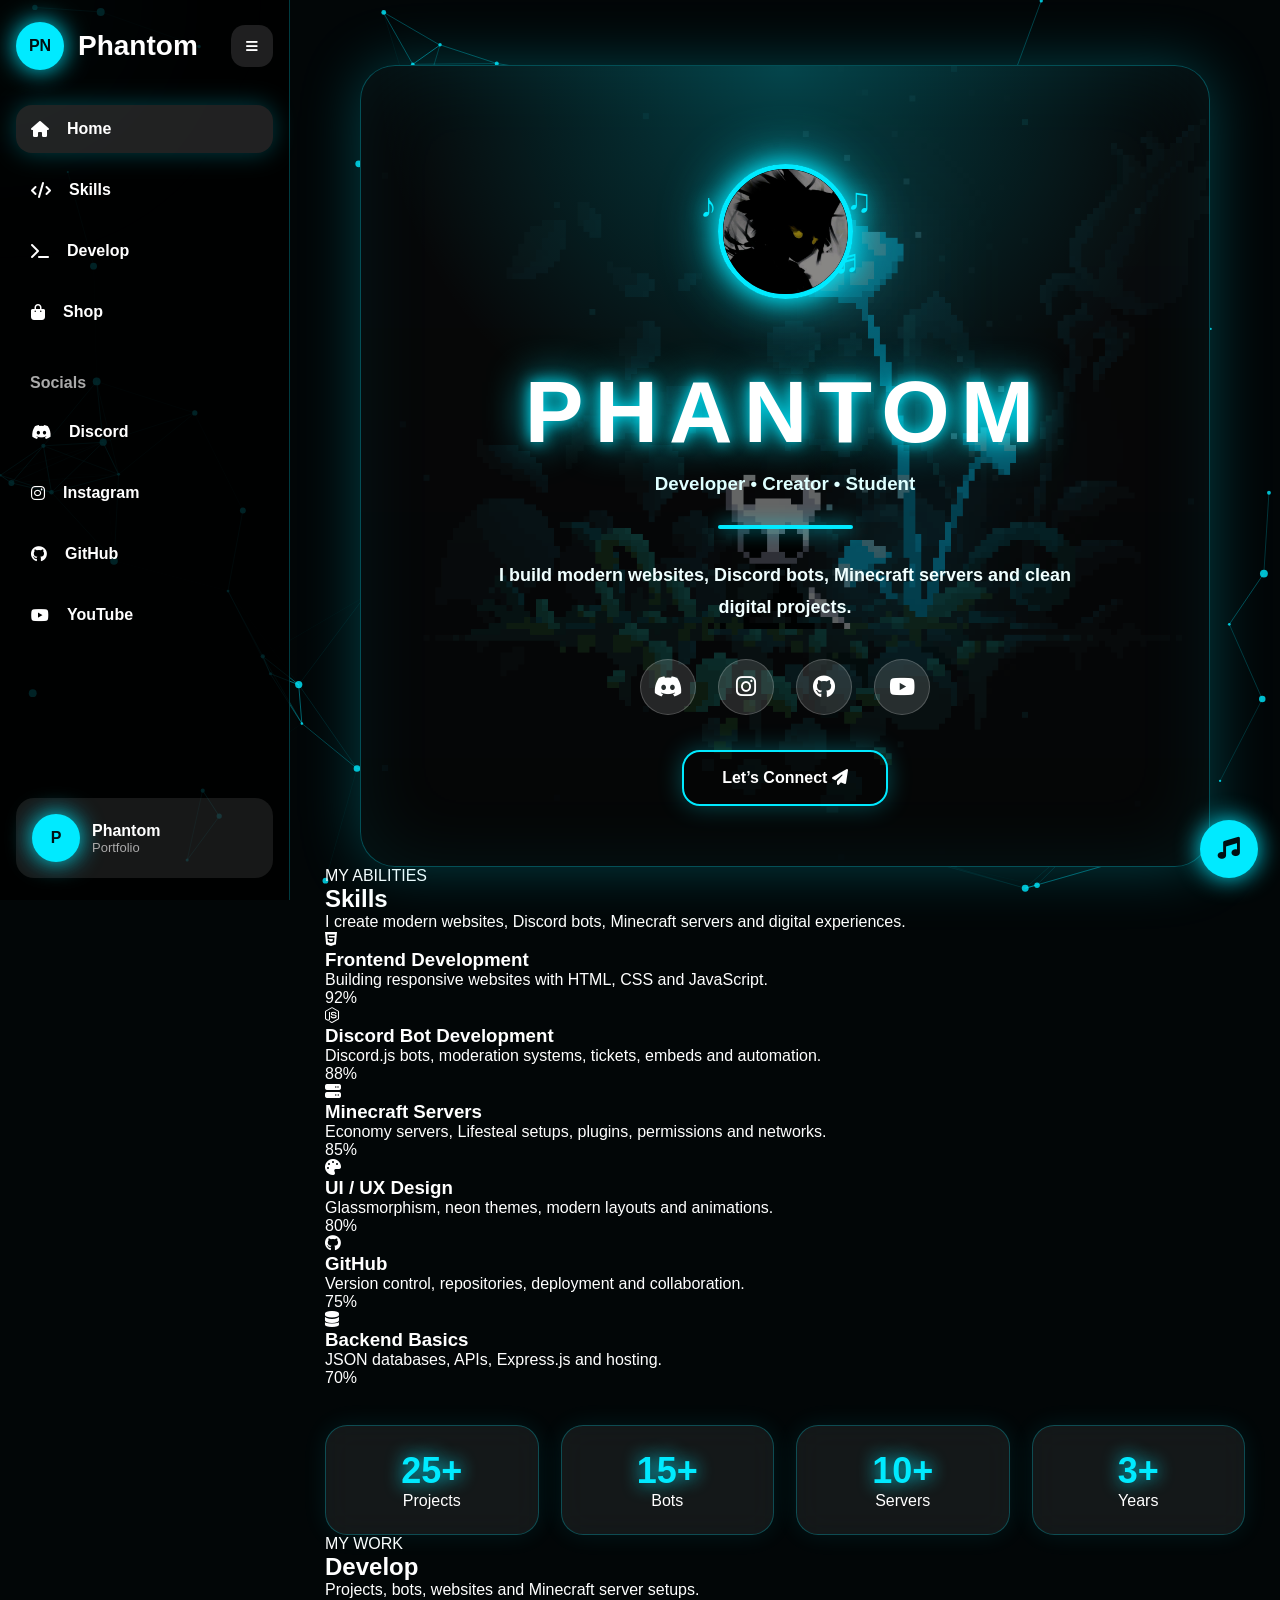
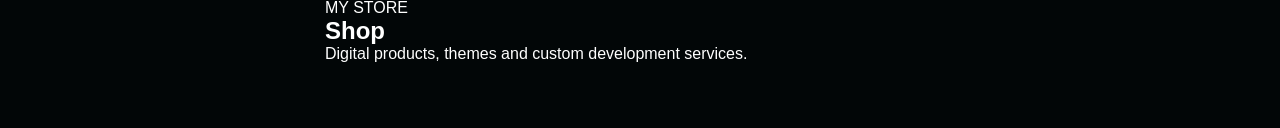
==== index.html @ 0b898b44 "improve sidebar and layout" ====
<!DOCTYPE html>
<html lang="en">
<head>
  <meta charset="UTF-8" />
  <meta name="viewport" content="width=device-width, initial-scale=1.0" />
  <title>Phantom Portfolio</title>

  <link rel="stylesheet" href="style.css" />
  <link rel="stylesheet" href="https://cdnjs.cloudflare.com/ajax/libs/font-awesome/6.5.0/css/all.min.css"/>
</head>

<body>

  <canvas id="particles"></canvas>
  <div class="cursor-glow"></div>
  <div class="gif-bg"></div>

  <aside class="sidebar" id="sidebar">
    <div class="brand">
      <div class="logo">PN</div>
      <h2>Phantom</h2>
      <button id="toggleBtn" type="button">
        <i class="fa-solid fa-bars"></i>
      </button>
    </div>

    <nav>
      <a class="active" href="#home">
        <i class="fa-solid fa-house"></i>
        <span>Home</span>
      </a>

      <a href="#skills">
        <i class="fa-solid fa-code"></i>
        <span>Skills</span>
      </a>

      <a href="#develop">
        <i class="fa-solid fa-terminal"></i>
        <span>Develop</span>
      </a>

      <a href="#shop">
        <i class="fa-solid fa-bag-shopping"></i>
        <span>Shop</span>
      </a>
    </nav>

    <p class="side-title">Socials</p>

    <nav>
      <a href="#">
        <i class="fa-brands fa-discord"></i>
        <span>Discord</span>
      </a>

      <a href="#">
        <i class="fa-brands fa-instagram"></i>
        <span>Instagram</span>
      </a>

      <a href="#">
        <i class="fa-brands fa-github"></i>
        <span>GitHub</span>
      </a>

      <a href="#">
        <i class="fa-brands fa-youtube"></i>
        <span>YouTube</span>
      </a>
    </nav>

    <div class="profile-mini">
      <div class="mini-logo">P</div>
      <div>
        <b>Phantom</b>
        <p>Portfolio</p>
      </div>
    </div>
  </aside>

  <main class="main">

    <!-- HOME SECTION -->
    <section class="hero-card" id="home">

      <div class="avatar-wrap">
        <div class="music-bars">
          <span style="--i:1"></span>
          <span style="--i:2"></span>
          <span style="--i:3"></span>
          <span style="--i:4"></span>
          <span style="--i:5"></span>
          <span style="--i:6"></span>
          <span style="--i:7"></span>
          <span style="--i:8"></span>
          <span style="--i:9"></span>
          <span style="--i:10"></span>
          <span style="--i:11"></span>
          <span style="--i:12"></span>
          <span style="--i:13"></span>
          <span style="--i:14"></span>
          <span style="--i:15"></span>
          <span style="--i:16"></span>
          <span style="--i:17"></span>
          <span style="--i:18"></span>
          <span style="--i:19"></span>
          <span style="--i:20"></span>
        </div>

        <div class="music-note n1">♪</div>
        <div class="music-note n2">♫</div>
        <div class="music-note n3">♬</div>

        <img src="avatar.jpg" class="avatar" alt="Avatar">
      </div>

      <h1>PHANTOM</h1>
      <h3>Developer • Creator • Student</h3>

      <div class="line"></div>

      <p class="bio">
        I build modern websites, Discord bots, Minecraft servers and clean digital projects.
      </p>

      <div class="social-icons">
        <a href="#"><i class="fa-brands fa-discord"></i></a>
        <a href="#"><i class="fa-brands fa-instagram"></i></a>
        <a href="#"><i class="fa-brands fa-github"></i></a>
        <a href="#"><i class="fa-brands fa-youtube"></i></a>
      </div>

      <button class="connect-btn" type="button">
        Let’s Connect <i class="fa-solid fa-paper-plane"></i>
      </button>

    </section>

    <!-- SKILLS SECTION -->
    <section class="page-section skills-page" id="skills">

      <div class="section-header">
        <span class="section-tag">MY ABILITIES</span>
        <h2>Skills</h2>
        <p>
          I create modern websites, Discord bots, Minecraft servers and digital experiences.
        </p>
      </div>

      <div class="skills-grid">

        <div class="skill-card">
          <i class="fa-brands fa-html5"></i>
          <h3>Frontend Development</h3>
          <p>Building responsive websites with HTML, CSS and JavaScript.</p>

          <div class="skill-line">
            <span style="width:92%"></span>
          </div>

          <div class="skill-percent">92%</div>
        </div>

        <div class="skill-card">
          <i class="fa-brands fa-node-js"></i>
          <h3>Discord Bot Development</h3>
          <p>Discord.js bots, moderation systems, tickets, embeds and automation.</p>

          <div class="skill-line">
            <span style="width:88%"></span>
          </div>

          <div class="skill-percent">88%</div>
        </div>

        <div class="skill-card">
          <i class="fa-solid fa-server"></i>
          <h3>Minecraft Servers</h3>
          <p>Economy servers, Lifesteal setups, plugins, permissions and networks.</p>

          <div class="skill-line">
            <span style="width:85%"></span>
          </div>

          <div class="skill-percent">85%</div>
        </div>

        <div class="skill-card">
          <i class="fa-solid fa-palette"></i>
          <h3>UI / UX Design</h3>
          <p>Glassmorphism, neon themes, modern layouts and animations.</p>

          <div class="skill-line">
            <span style="width:80%"></span>
          </div>

          <div class="skill-percent">80%</div>
        </div>

        <div class="skill-card">
          <i class="fa-brands fa-github"></i>
          <h3>GitHub</h3>
          <p>Version control, repositories, deployment and collaboration.</p>

          <div class="skill-line">
            <span style="width:75%"></span>
          </div>

          <div class="skill-percent">75%</div>
        </div>

        <div class="skill-card">
          <i class="fa-solid fa-database"></i>
          <h3>Backend Basics</h3>
          <p>JSON databases, APIs, Express.js and hosting.</p>

          <div class="skill-line">
            <span style="width:70%"></span>
          </div>

          <div class="skill-percent">70%</div>
        </div>

      </div>
    </section>

    <!-- STATS SECTION -->
    <section class="stats">
      <div>
        <h2>25+</h2>
        <p>Projects</p>
      </div>

      <div>
        <h2>15+</h2>
        <p>Bots</p>
      </div>

      <div>
        <h2>10+</h2>
        <p>Servers</p>
      </div>

      <div>
        <h2>3+</h2>
        <p>Years</p>
      </div>
    </section>

    <!-- DEVELOP SECTION -->
    <section class="page-section" id="develop">
      <div class="section-header">
        <span class="section-tag">MY WORK</span>
        <h2>Develop</h2>
        <p>Projects, bots, websites and Minecraft server setups.</p>
      </div>
    </section>

    <!-- SHOP SECTION -->
    <section class="page-section" id="shop">
      <div class="section-header">
        <span class="section-tag">MY STORE</span>
        <h2>Shop</h2>
        <p>Digital products, themes and custom development services.</p>
      </div>
    </section>

  </main>

  <audio id="bgMusic" preload="auto" loop playsinline>
    <source src="./freedom.mp3" type="audio/mpeg">
  </audio>

  <button id="musicBtn" class="music-toggle" type="button">
    <i class="fa-solid fa-music"></i>
  </button>

  <script src="script.js"></script>

</body>
</html>
---- style.css ----
*{
  margin:0;
  padding:0;
  box-sizing:border-box;
  font-family:Segoe UI, sans-serif;
}

body{
  min-height:100vh;
  background:#020607;
  color:white;
  overflow-x:hidden;
}

#particles{
  position:fixed;
  inset:0;
  z-index:-3;
}

.cursor-glow{
  position:fixed;
  width:330px;
  height:330px;
  border-radius:50%;
  background:rgba(0,234,255,.08);
  filter:blur(55px);
  pointer-events:none;
  transform:translate(-50%,-50%);
  z-index:-1;
}

.sidebar{
  position:fixed;
  left:0;
  top:0;
  width:290px;
  height:100vh;
  background:rgba(0,0,0,.82);
  border-right:1px solid rgba(0,234,255,.25);
  padding:22px 16px;
  z-index:50;
  transition:.35s;
}

.sidebar.closed{
  width:90px;
}

.brand{
  display:flex;
  align-items:center;
  gap:14px;
  margin-bottom:35px;
}

.logo,.mini-logo{
  min-width:48px;
  height:48px;
  border-radius:50%;
  display:grid;
  place-items:center;
  background:#00eaff;
  color:#001014;
  font-weight:900;
  box-shadow:0 0 25px #00eaff;
}

.brand h2{
  font-size:28px;
}

#toggleBtn{
  margin-left:auto;
  width:42px;
  height:42px;
  border:0;
  border-radius:14px;
  background:rgba(255,255,255,.12);
  color:white;
  cursor:pointer;
}

nav{
  display:flex;
  flex-direction:column;
  gap:13px;
}

nav a{
  text-decoration:none;
  color:white;
  padding:15px;
  border-radius:16px;
  display:flex;
  align-items:center;
  gap:18px;
  font-weight:800;
  transition:.25s;
}

nav a:hover,
nav a.active{
  background:rgba(255,255,255,.13);
  box-shadow:0 0 25px rgba(0,234,255,.28);
}

.side-title{
  color:#aaa;
  margin:38px 0 16px 14px;
  font-weight:800;
}

.profile-mini{
  position:absolute;
  left:16px;
  right:16px;
  bottom:22px;
  padding:16px;
  border-radius:18px;
  background:rgba(255,255,255,.09);
  display:flex;
  align-items:center;
  gap:12px;
}

.profile-mini p{
  color:#aaa;
  font-size:13px;
}

.sidebar.closed h2,
.sidebar.closed span,
.sidebar.closed .side-title,
.sidebar.closed .profile-mini div:not(.mini-logo){
  display:none;
}

.main{
  margin-left:290px;
  min-height:100vh;
  padding:65px 35px;
  transition:.35s;
}

.sidebar.closed ~ .main{
  margin-left:90px;
}

.hero-card{
  width:min(850px, 100%);
  margin:0 auto;
  padding:60px 45px;
  text-align:center;
  position:relative;
  overflow:hidden;
  border-radius:35px;
  border:1px solid rgba(0,234,255,.32);
  background:
    linear-gradient(rgba(0,0,0,.55),rgba(0,0,0,.65)),
    url("bag.gif");
  background-size:cover;
  background-position:center;
  box-shadow:
    0 0 60px rgba(0,234,255,.25),
    inset 0 0 80px rgba(0,234,255,.08);
}

.hero-card::before{
  content:"";
  position:absolute;
  inset:0;
  background:radial-gradient(circle at top,rgba(0,234,255,.25),transparent 45%);
  pointer-events:none;
}

.hero-card > *{
  position:relative;
  z-index:2;
}

.avatar-wrap{
  position:relative;
  width:210px;
  height:210px;
  margin:0 auto 25px;
  display:flex;
  align-items:center;
  justify-content:center;
}

.avatar{
  width:135px;
  height:135px;
  border-radius:50%;
  object-fit:cover;
  border:5px solid #00eaff;
  box-shadow:
    0 0 25px #00eaff,
    0 0 55px rgba(0,234,255,.8);
  z-index:5;
}

.music-bars span{
  width:5px;
  height:30px;
  transform:
    rotate(calc(var(--i) * 18deg))
    translateY(-95px);
}

.music-bars span:nth-child(odd){
  animation-duration:.75s;
}

.music-bars span:nth-child(even){
  animation-duration:1.15s;
}

@keyframes spin{
  to{transform:rotate(360deg)}
}

@keyframes beat{
  0%,100%{
    height:18px;
    opacity:.45;
  }
  50%{
    height:70px;
    opacity:1;
  }
}

.music-note{
  position:absolute;
  color:#00eaff;
  font-size:34px;
  text-shadow:0 0 20px #00eaff;
  animation:floatNote 4s ease-in-out infinite;
}

.n1{left:20px; top:60px; animation-delay:0s}
.n2{right:18px; top:55px; animation-delay:.6s}
.n3{right:30px; bottom:55px; animation-delay:1.2s}

@keyframes floatNote{
  0%,100%{
    transform:translateY(0) scale(1);
    opacity:.4;
  }
  50%{
    transform:translateY(-20px) scale(1.2);
    opacity:1;
  }
}

h1{
  font-size:clamp(48px, 8vw, 88px);
  letter-spacing:11px;
  color:white;
  text-shadow:
    0 0 15px #00eaff,
    0 0 40px #00eaff;
}

.hero-card h3{
  margin-top:10px;
  color:#dfffff;
}

.line{
  width:135px;
  height:4px;
  background:#00eaff;
  margin:30px auto;
  border-radius:50px;
  box-shadow:0 0 18px #00eaff;
}

.bio{
  max-width:620px;
  margin:auto;
  font-size:18px;
  line-height:1.8;
  font-weight:800;
  color:#f0ffff;
}

.social-icons{
  display:flex;
  justify-content:center;
  gap:22px;
  margin:35px 0;
}

.social-icons a{
  width:56px;
  height:56px;
  border-radius:50%;
  background:rgba(255,255,255,.13);
  border:1px solid rgba(255,255,255,.2);
  display:grid;
  place-items:center;
  color:white;
  font-size:23px;
  transition:.3s;
}

.social-icons a:hover{
  transform:translateY(-8px) scale(1.08);
  background:#00eaff;
  color:#001014;
  box-shadow:0 0 28px #00eaff;
}

.connect-btn{
  padding:17px 38px;
  border-radius:18px;
  border:2px solid #00eaff;
  background:rgba(0,0,0,.25);
  color:white;
  font-weight:900;
  font-size:16px;
  cursor:pointer;
  box-shadow:0 0 24px rgba(0,234,255,.3);
  transition:.3s;
}

.connect-btn:hover{
  background:#00eaff;
  color:#001014;
  transform:scale(1.06);
  box-shadow:0 0 35px #00eaff;
}

.stats{
  width:min(950px,100%);
  margin:38px auto 0;
  display:grid;
  grid-template-columns:repeat(4,1fr);
  gap:22px;
}

.stats div,
.card{
  background:rgba(255,255,255,.075);
  border:1px solid rgba(0,234,255,.25);
  border-radius:22px;
  padding:24px;
  text-align:center;
  backdrop-filter:blur(15px);
  box-shadow:0 0 25px rgba(0,234,255,.09);
}

.stats h2{
  font-size:36px;
  color:#00eaff;
  text-shadow:0 0 18px #00eaff;
}

.cards{
  width:min(950px,100%);
  margin:35px auto;
  display:grid;
  grid-template-columns:repeat(3,1fr);
  gap:22px;
}

.card{
  transition:.3s;
}

.card:hover{
  transform:translateY(-10px);
  box-shadow:0 0 35px rgba(0,234,255,.28);
}

.card i{
  font-size:38px;
  color:#00eaff;
  margin-bottom:14px;
}

.card p{
  color:#bbb;
  margin-top:8px;
}

@media(max-width:900px){
  .sidebar{
    width:90px;
  }

  .sidebar h2,
  .sidebar span,
  .side-title,
  .profile-mini div:not(.mini-logo){
    display:none;
  }

  .main{
    margin-left:90px;
    padding:35px 18px;
  }

  .hero-card{
    padding:45px 20px;
  }

  .stats,
  .cards{
    grid-template-columns:1fr;
  }

  h1{
    letter-spacing:5px;
  }
}

@media(max-width:520px){
  .sidebar{
    display:none;
  }

  .main{
    margin-left:0;
  }

  .avatar-wrap{
    width:210px;
    height:210px;
  }

  .music-bars span{
    transform:
      rotate(calc(var(--i) * 18deg))
      translateY(-102px);
  }
}
.social-icons a,
.sidebar a {
  text-decoration: none !important;
}
.music-toggle{
  position:fixed;
  right:22px;
  bottom:22px;
  width:58px;
  height:58px;
  border:0;
  border-radius:50%;
  background:#00eaff;
  color:#001014;
  font-size:22px;
  cursor:pointer;
  z-index:9999;
  box-shadow:0 0 25px #00eaff;
}

.music-toggle.playing{
  animation:pulseMusic 1s infinite;
}

@keyframes pulseMusic{
  50%{
    transform:scale(1.12);
    box-shadow:0 0 45px #00eaff;
  }
}
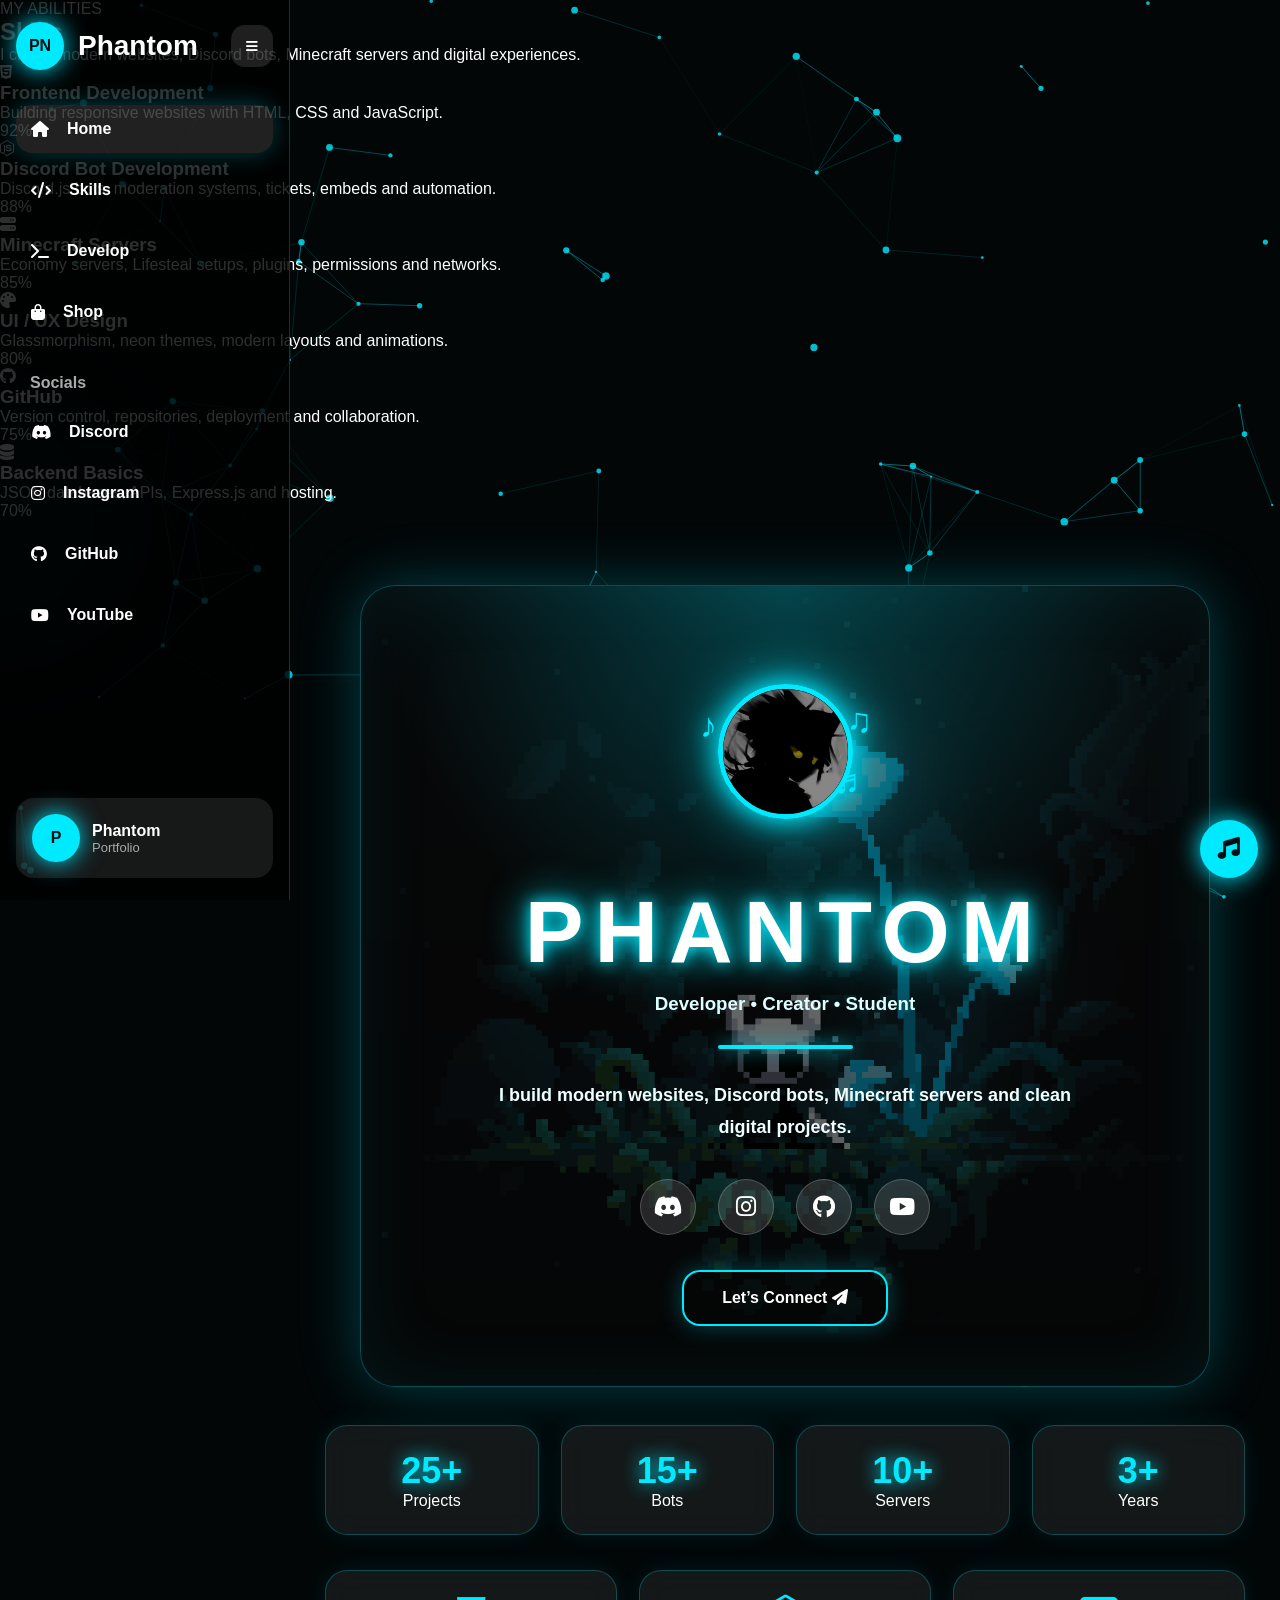
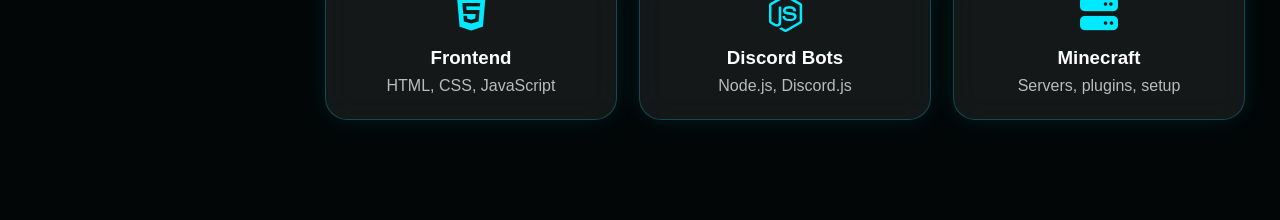
==== commit 363db266: "improve sidebar and layout" ====
--- a/index.html
+++ b/index.html
@@ -4,279 +4,245 @@
   <meta charset="UTF-8" />
   <meta name="viewport" content="width=device-width, initial-scale=1.0" />
   <title>Phantom Portfolio</title>
-
   <link rel="stylesheet" href="style.css" />
   <link rel="stylesheet" href="https://cdnjs.cloudflare.com/ajax/libs/font-awesome/6.5.0/css/all.min.css"/>
 </head>
-
+<!-- SKILLS SECTION -->
+<section class="page-section skills-page" id="skills">
+
+    <div class="section-header">
+        <span class="section-tag">MY ABILITIES</span>
+
+        <h2>Skills</h2>
+
+        <p>
+            I create modern websites, Discord bots,
+            Minecraft servers and digital experiences.
+        </p>
+    </div>
+
+    <div class="skills-grid">
+
+        <div class="skill-card">
+            <i class="fa-brands fa-html5"></i>
+
+            <h3>Frontend Development</h3>
+
+            <p>
+                Building responsive websites with
+                HTML, CSS and JavaScript.
+            </p>
+
+            <div class="skill-line">
+                <span style="width:92%"></span>
+            </div>
+
+            <div class="skill-percent">92%</div>
+        </div>
+
+        <div class="skill-card">
+            <i class="fa-brands fa-node-js"></i>
+
+            <h3>Discord Bot Development</h3>
+
+            <p>
+                Discord.js bots, moderation systems,
+                tickets, embeds and automation.
+            </p>
+
+            <div class="skill-line">
+                <span style="width:88%"></span>
+            </div>
+
+            <div class="skill-percent">88%</div>
+        </div>
+
+        <div class="skill-card">
+            <i class="fa-solid fa-server"></i>
+
+            <h3>Minecraft Servers</h3>
+
+            <p>
+                Economy servers, Lifesteal setups,
+                plugins, permissions and networks.
+            </p>
+
+            <div class="skill-line">
+                <span style="width:85%"></span>
+            </div>
+
+            <div class="skill-percent">85%</div>
+        </div>
+
+        <div class="skill-card">
+            <i class="fa-solid fa-palette"></i>
+
+            <h3>UI / UX Design</h3>
+
+            <p>
+                Glassmorphism, neon themes,
+                modern layouts and animations.
+            </p>
+
+            <div class="skill-line">
+                <span style="width:80%"></span>
+            </div>
+
+            <div class="skill-percent">80%</div>
+        </div>
+
+        <div class="skill-card">
+            <i class="fa-brands fa-github"></i>
+
+            <h3>GitHub</h3>
+
+            <p>
+                Version control, repositories,
+                deployment and collaboration.
+            </p>
+
+            <div class="skill-line">
+                <span style="width:75%"></span>
+            </div>
+
+            <div class="skill-percent">75%</div>
+        </div>
+
+        <div class="skill-card">
+            <i class="fa-solid fa-database"></i>
+
+            <h3>Backend Basics</h3>
+
+            <p>
+                JSON databases, APIs,
+                Express.js and hosting.
+            </p>
+
+            <div class="skill-line">
+                <span style="width:70%"></span>
+            </div>
+
+            <div class="skill-percent">70%</div>
+        </div>
+
+    </div>
+
+</section>
 <body>
 
-  <canvas id="particles"></canvas>
-  <div class="cursor-glow"></div>
-  <div class="gif-bg"></div>
-
-  <aside class="sidebar" id="sidebar">
-    <div class="brand">
-      <div class="logo">PN</div>
-      <h2>Phantom</h2>
-      <button id="toggleBtn" type="button">
-        <i class="fa-solid fa-bars"></i>
-      </button>
-    </div>
-
-    <nav>
-      <a class="active" href="#home">
-        <i class="fa-solid fa-house"></i>
-        <span>Home</span>
-      </a>
-
-      <a href="#skills">
-        <i class="fa-solid fa-code"></i>
-        <span>Skills</span>
-      </a>
-
-      <a href="#develop">
-        <i class="fa-solid fa-terminal"></i>
-        <span>Develop</span>
-      </a>
-
-      <a href="#shop">
-        <i class="fa-solid fa-bag-shopping"></i>
-        <span>Shop</span>
-      </a>
-    </nav>
-
-    <p class="side-title">Socials</p>
-
-    <nav>
-      <a href="#">
-        <i class="fa-brands fa-discord"></i>
-        <span>Discord</span>
-      </a>
-
-      <a href="#">
-        <i class="fa-brands fa-instagram"></i>
-        <span>Instagram</span>
-      </a>
-
-      <a href="#">
-        <i class="fa-brands fa-github"></i>
-        <span>GitHub</span>
-      </a>
-
-      <a href="#">
-        <i class="fa-brands fa-youtube"></i>
-        <span>YouTube</span>
-      </a>
-    </nav>
-
-    <div class="profile-mini">
-      <div class="mini-logo">P</div>
-      <div>
-        <b>Phantom</b>
-        <p>Portfolio</p>
+<canvas id="particles"></canvas>
+<div class="cursor-glow"></div>
+
+<aside class="sidebar" id="sidebar">
+  <div class="brand">
+    <div class="logo">PN</div>
+    <h2>Phantom</h2>
+    <button id="toggleBtn"><i class="fa-solid fa-bars"></i></button>
+  </div>
+
+  <nav>
+    <a class="active" href="#"><i class="fa-solid fa-house"></i><span>Home</span></a>
+    <a href="#skills"><i class="fa-solid fa-code"></i><span>Skills</span></a>
+    <a href="#develop"><i class="fa-solid fa-terminal"></i><span>Develop</span></a>
+    <a href="#shop"><i class="fa-solid fa-bag-shopping"></i><span>Shop</span></a>
+  </nav>
+
+  <p class="side-title">Socials</p>
+
+  <nav>
+    <a href="#"><i class="fa-brands fa-discord"></i><span>Discord</span></a>
+    <a href="#"><i class="fa-brands fa-instagram"></i><span>Instagram</span></a>
+    <a href="#"><i class="fa-brands fa-github"></i><span>GitHub</span></a>
+    <a href="#"><i class="fa-brands fa-youtube"></i><span>YouTube</span></a>
+  </nav>
+
+  <div class="profile-mini">
+    <div class="mini-logo">P</div>
+    <div>
+      <b>Phantom</b>
+      <p>Portfolio</p>
+    </div>
+  </div>
+</aside>
+
+<main class="main">
+  <section class="hero-card">
+
+    <div class="avatar-wrap">
+      <div class="music-bars">
+        <span style="--i:1"></span>
+        <span style="--i:2"></span>
+        <span style="--i:3"></span>
+        <span style="--i:4"></span>
+        <span style="--i:5"></span>
+        <span style="--i:6"></span>
+        <span style="--i:7"></span>
+        <span style="--i:8"></span>
+        <span style="--i:9"></span>
+        <span style="--i:10"></span>
+        <span style="--i:11"></span>
+        <span style="--i:12"></span>
+        <span style="--i:13"></span>
+        <span style="--i:14"></span>
+        <span style="--i:15"></span>
+        <span style="--i:16"></span>
+        <span style="--i:17"></span>
+        <span style="--i:18"></span>
+        <span style="--i:19"></span>
+        <span style="--i:20"></span>
       </div>
-    </div>
-  </aside>
-
-  <main class="main">
-
-    <!-- HOME SECTION -->
-    <section class="hero-card" id="home">
-
-      <div class="avatar-wrap">
-        <div class="music-bars">
-          <span style="--i:1"></span>
-          <span style="--i:2"></span>
-          <span style="--i:3"></span>
-          <span style="--i:4"></span>
-          <span style="--i:5"></span>
-          <span style="--i:6"></span>
-          <span style="--i:7"></span>
-          <span style="--i:8"></span>
-          <span style="--i:9"></span>
-          <span style="--i:10"></span>
-          <span style="--i:11"></span>
-          <span style="--i:12"></span>
-          <span style="--i:13"></span>
-          <span style="--i:14"></span>
-          <span style="--i:15"></span>
-          <span style="--i:16"></span>
-          <span style="--i:17"></span>
-          <span style="--i:18"></span>
-          <span style="--i:19"></span>
-          <span style="--i:20"></span>
-        </div>
-
-        <div class="music-note n1">♪</div>
-        <div class="music-note n2">♫</div>
-        <div class="music-note n3">♬</div>
-
-        <img src="avatar.jpg" class="avatar" alt="Avatar">
-      </div>
-
-      <h1>PHANTOM</h1>
-      <h3>Developer • Creator • Student</h3>
-
-      <div class="line"></div>
-
-      <p class="bio">
-        I build modern websites, Discord bots, Minecraft servers and clean digital projects.
-      </p>
-
-      <div class="social-icons">
-        <a href="#"><i class="fa-brands fa-discord"></i></a>
-        <a href="#"><i class="fa-brands fa-instagram"></i></a>
-        <a href="#"><i class="fa-brands fa-github"></i></a>
-        <a href="#"><i class="fa-brands fa-youtube"></i></a>
-      </div>
-
-      <button class="connect-btn" type="button">
-        Let’s Connect <i class="fa-solid fa-paper-plane"></i>
-      </button>
-
-    </section>
-
-    <!-- SKILLS SECTION -->
-    <section class="page-section skills-page" id="skills">
-
-      <div class="section-header">
-        <span class="section-tag">MY ABILITIES</span>
-        <h2>Skills</h2>
-        <p>
-          I create modern websites, Discord bots, Minecraft servers and digital experiences.
-        </p>
-      </div>
-
-      <div class="skills-grid">
-
-        <div class="skill-card">
-          <i class="fa-brands fa-html5"></i>
-          <h3>Frontend Development</h3>
-          <p>Building responsive websites with HTML, CSS and JavaScript.</p>
-
-          <div class="skill-line">
-            <span style="width:92%"></span>
-          </div>
-
-          <div class="skill-percent">92%</div>
-        </div>
-
-        <div class="skill-card">
-          <i class="fa-brands fa-node-js"></i>
-          <h3>Discord Bot Development</h3>
-          <p>Discord.js bots, moderation systems, tickets, embeds and automation.</p>
-
-          <div class="skill-line">
-            <span style="width:88%"></span>
-          </div>
-
-          <div class="skill-percent">88%</div>
-        </div>
-
-        <div class="skill-card">
-          <i class="fa-solid fa-server"></i>
-          <h3>Minecraft Servers</h3>
-          <p>Economy servers, Lifesteal setups, plugins, permissions and networks.</p>
-
-          <div class="skill-line">
-            <span style="width:85%"></span>
-          </div>
-
-          <div class="skill-percent">85%</div>
-        </div>
-
-        <div class="skill-card">
-          <i class="fa-solid fa-palette"></i>
-          <h3>UI / UX Design</h3>
-          <p>Glassmorphism, neon themes, modern layouts and animations.</p>
-
-          <div class="skill-line">
-            <span style="width:80%"></span>
-          </div>
-
-          <div class="skill-percent">80%</div>
-        </div>
-
-        <div class="skill-card">
-          <i class="fa-brands fa-github"></i>
-          <h3>GitHub</h3>
-          <p>Version control, repositories, deployment and collaboration.</p>
-
-          <div class="skill-line">
-            <span style="width:75%"></span>
-          </div>
-
-          <div class="skill-percent">75%</div>
-        </div>
-
-        <div class="skill-card">
-          <i class="fa-solid fa-database"></i>
-          <h3>Backend Basics</h3>
-          <p>JSON databases, APIs, Express.js and hosting.</p>
-
-          <div class="skill-line">
-            <span style="width:70%"></span>
-          </div>
-
-          <div class="skill-percent">70%</div>
-        </div>
-
-      </div>
-    </section>
-
-    <!-- STATS SECTION -->
-    <section class="stats">
-      <div>
-        <h2>25+</h2>
-        <p>Projects</p>
-      </div>
-
-      <div>
-        <h2>15+</h2>
-        <p>Bots</p>
-      </div>
-
-      <div>
-        <h2>10+</h2>
-        <p>Servers</p>
-      </div>
-
-      <div>
-        <h2>3+</h2>
-        <p>Years</p>
-      </div>
-    </section>
-
-    <!-- DEVELOP SECTION -->
-    <section class="page-section" id="develop">
-      <div class="section-header">
-        <span class="section-tag">MY WORK</span>
-        <h2>Develop</h2>
-        <p>Projects, bots, websites and Minecraft server setups.</p>
-      </div>
-    </section>
-
-    <!-- SHOP SECTION -->
-    <section class="page-section" id="shop">
-      <div class="section-header">
-        <span class="section-tag">MY STORE</span>
-        <h2>Shop</h2>
-        <p>Digital products, themes and custom development services.</p>
-      </div>
-    </section>
-
-  </main>
-
-  <audio id="bgMusic" preload="auto" loop playsinline>
-    <source src="./freedom.mp3" type="audio/mpeg">
-  </audio>
-
-  <button id="musicBtn" class="music-toggle" type="button">
-    <i class="fa-solid fa-music"></i>
-  </button>
-
-  <script src="script.js"></script>
+
+      <div class="music-note n1">♪</div>
+      <div class="music-note n2">♫</div>
+      <div class="music-note n3">♬</div>
+
+      <img src="avatar.jpg" class="avatar" alt="Avatar">
+    </div>
+
+    <h1>PHANTOM</h1>
+    <h3>Developer • Creator • Student</h3>
+
+    <div class="line"></div>
+
+    <p class="bio">
+      I build modern websites, Discord bots, Minecraft servers and clean digital projects.
+    </p>
+
+    <div class="social-icons">
+      <a href="#"><i class="fa-brands fa-discord"></i></a>
+      <a href="#"><i class="fa-brands fa-instagram"></i></a>
+      <a href="#"><i class="fa-brands fa-github"></i></a>
+      <a href="#"><i class="fa-brands fa-youtube"></i></a>
+    </div>
+
+    <button class="connect-btn">
+      Let’s Connect <i class="fa-solid fa-paper-plane"></i>
+    </button>
+
+  </section>
+
+  <section class="stats">
+    <div><h2>25+</h2><p>Projects</p></div>
+    <div><h2>15+</h2><p>Bots</p></div>
+    <div><h2>10+</h2><p>Servers</p></div>
+    <div><h2>3+</h2><p>Years</p></div>
+  </section>
+
+  <section class="cards" id="skills">
+    <div class="card"><i class="fa-brands fa-html5"></i><h3>Frontend</h3><p>HTML, CSS, JavaScript</p></div>
+    <div class="card"><i class="fa-brands fa-node-js"></i><h3>Discord Bots</h3><p>Node.js, Discord.js</p></div>
+    <div class="card"><i class="fa-solid fa-server"></i><h3>Minecraft</h3><p>Servers, plugins, setup</p></div>
+  </section>
+</main>
+
+<script src="script.js"></script>
+<audio id="bgMusic" preload="auto" loop playsinline>
+  <source src="./freedom.mp3" type="audio/mpeg">
+</audio>
+
+<button id="musicBtn" class="music-toggle" type="button">
+  <i class="fa-solid fa-music"></i>
+</button>
 
 </body>
-</html>
+</html>
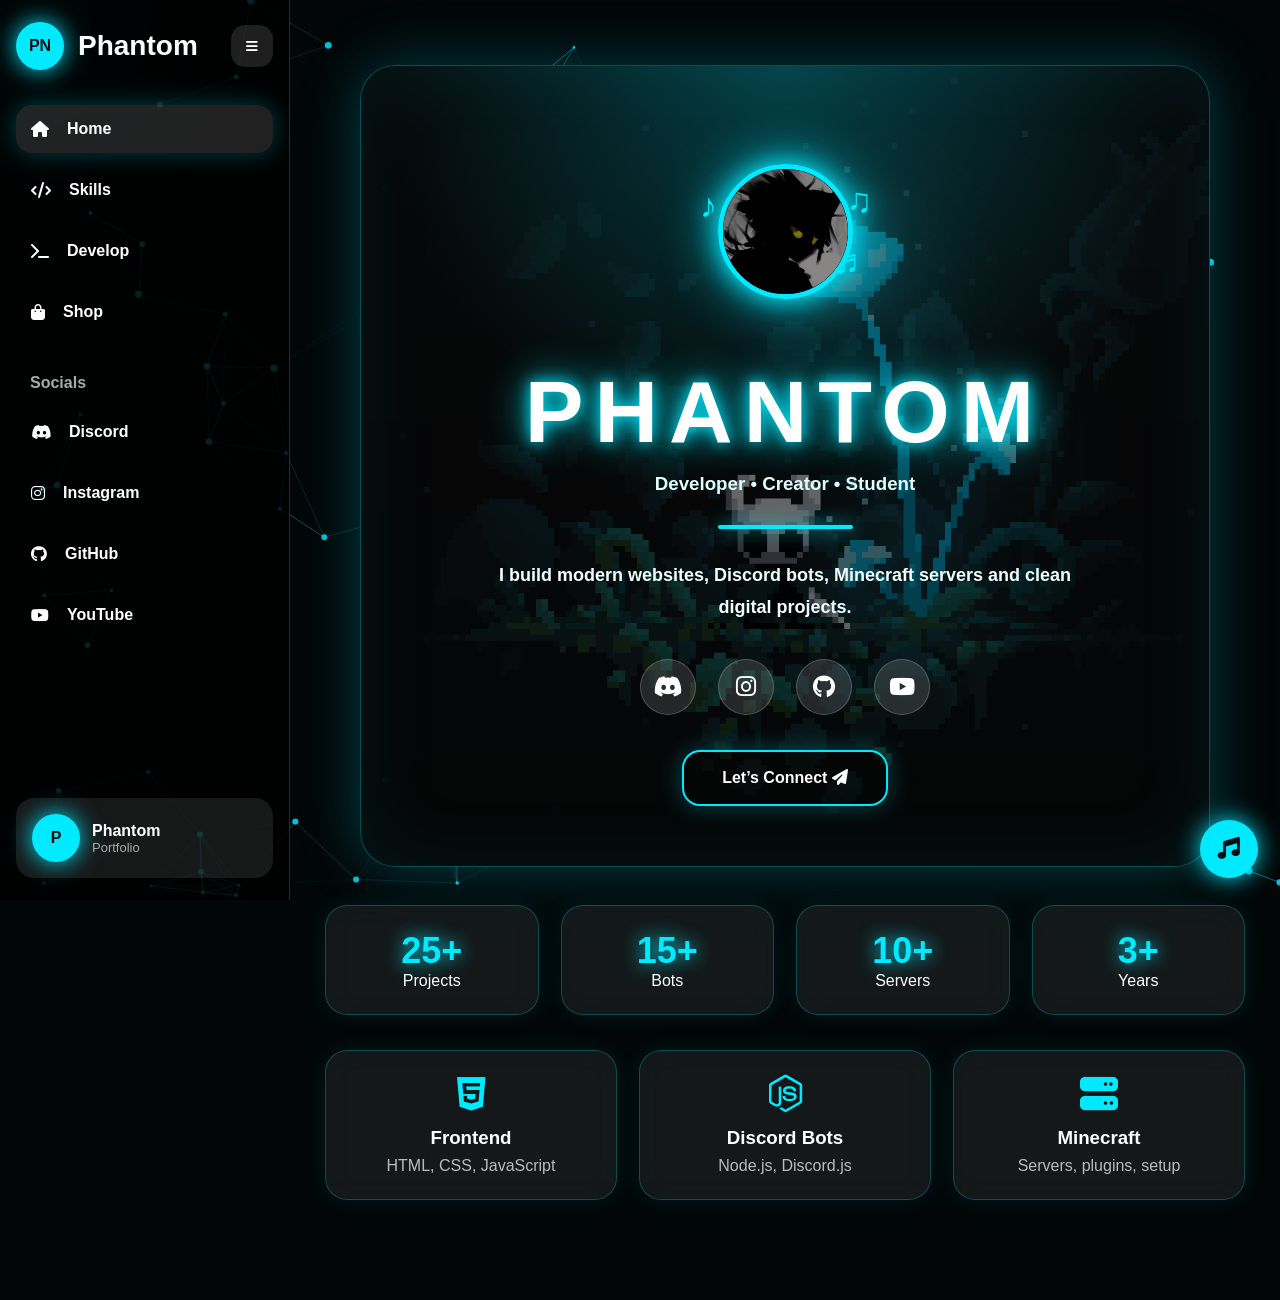
==== commit 08413db4: "improve sidebar and layout" ====
--- a/index.html
+++ b/index.html
@@ -7,127 +7,7 @@
   <link rel="stylesheet" href="style.css" />
   <link rel="stylesheet" href="https://cdnjs.cloudflare.com/ajax/libs/font-awesome/6.5.0/css/all.min.css"/>
 </head>
-<!-- SKILLS SECTION -->
-<section class="page-section skills-page" id="skills">
 
-    <div class="section-header">
-        <span class="section-tag">MY ABILITIES</span>
-
-        <h2>Skills</h2>
-
-        <p>
-            I create modern websites, Discord bots,
-            Minecraft servers and digital experiences.
-        </p>
-    </div>
-
-    <div class="skills-grid">
-
-        <div class="skill-card">
-            <i class="fa-brands fa-html5"></i>
-
-            <h3>Frontend Development</h3>
-
-            <p>
-                Building responsive websites with
-                HTML, CSS and JavaScript.
-            </p>
-
-            <div class="skill-line">
-                <span style="width:92%"></span>
-            </div>
-
-            <div class="skill-percent">92%</div>
-        </div>
-
-        <div class="skill-card">
-            <i class="fa-brands fa-node-js"></i>
-
-            <h3>Discord Bot Development</h3>
-
-            <p>
-                Discord.js bots, moderation systems,
-                tickets, embeds and automation.
-            </p>
-
-            <div class="skill-line">
-                <span style="width:88%"></span>
-            </div>
-
-            <div class="skill-percent">88%</div>
-        </div>
-
-        <div class="skill-card">
-            <i class="fa-solid fa-server"></i>
-
-            <h3>Minecraft Servers</h3>
-
-            <p>
-                Economy servers, Lifesteal setups,
-                plugins, permissions and networks.
-            </p>
-
-            <div class="skill-line">
-                <span style="width:85%"></span>
-            </div>
-
-            <div class="skill-percent">85%</div>
-        </div>
-
-        <div class="skill-card">
-            <i class="fa-solid fa-palette"></i>
-
-            <h3>UI / UX Design</h3>
-
-            <p>
-                Glassmorphism, neon themes,
-                modern layouts and animations.
-            </p>
-
-            <div class="skill-line">
-                <span style="width:80%"></span>
-            </div>
-
-            <div class="skill-percent">80%</div>
-        </div>
-
-        <div class="skill-card">
-            <i class="fa-brands fa-github"></i>
-
-            <h3>GitHub</h3>
-
-            <p>
-                Version control, repositories,
-                deployment and collaboration.
-            </p>
-
-            <div class="skill-line">
-                <span style="width:75%"></span>
-            </div>
-
-            <div class="skill-percent">75%</div>
-        </div>
-
-        <div class="skill-card">
-            <i class="fa-solid fa-database"></i>
-
-            <h3>Backend Basics</h3>
-
-            <p>
-                JSON databases, APIs,
-                Express.js and hosting.
-            </p>
-
-            <div class="skill-line">
-                <span style="width:70%"></span>
-            </div>
-
-            <div class="skill-percent">70%</div>
-        </div>
-
-    </div>
-
-</section>
 <body>
 
 <canvas id="particles"></canvas>
@@ -142,7 +22,7 @@
 
   <nav>
     <a class="active" href="#"><i class="fa-solid fa-house"></i><span>Home</span></a>
-    <a href="#skills"><i class="fa-solid fa-code"></i><span>Skills</span></a>
+    <a href="#skill"><i class="fa-solid fa-code"></i><span>Skills</span></a>
     <a href="#develop"><i class="fa-solid fa-terminal"></i><span>Develop</span></a>
     <a href="#shop"><i class="fa-solid fa-bag-shopping"></i><span>Shop</span></a>
   </nav>
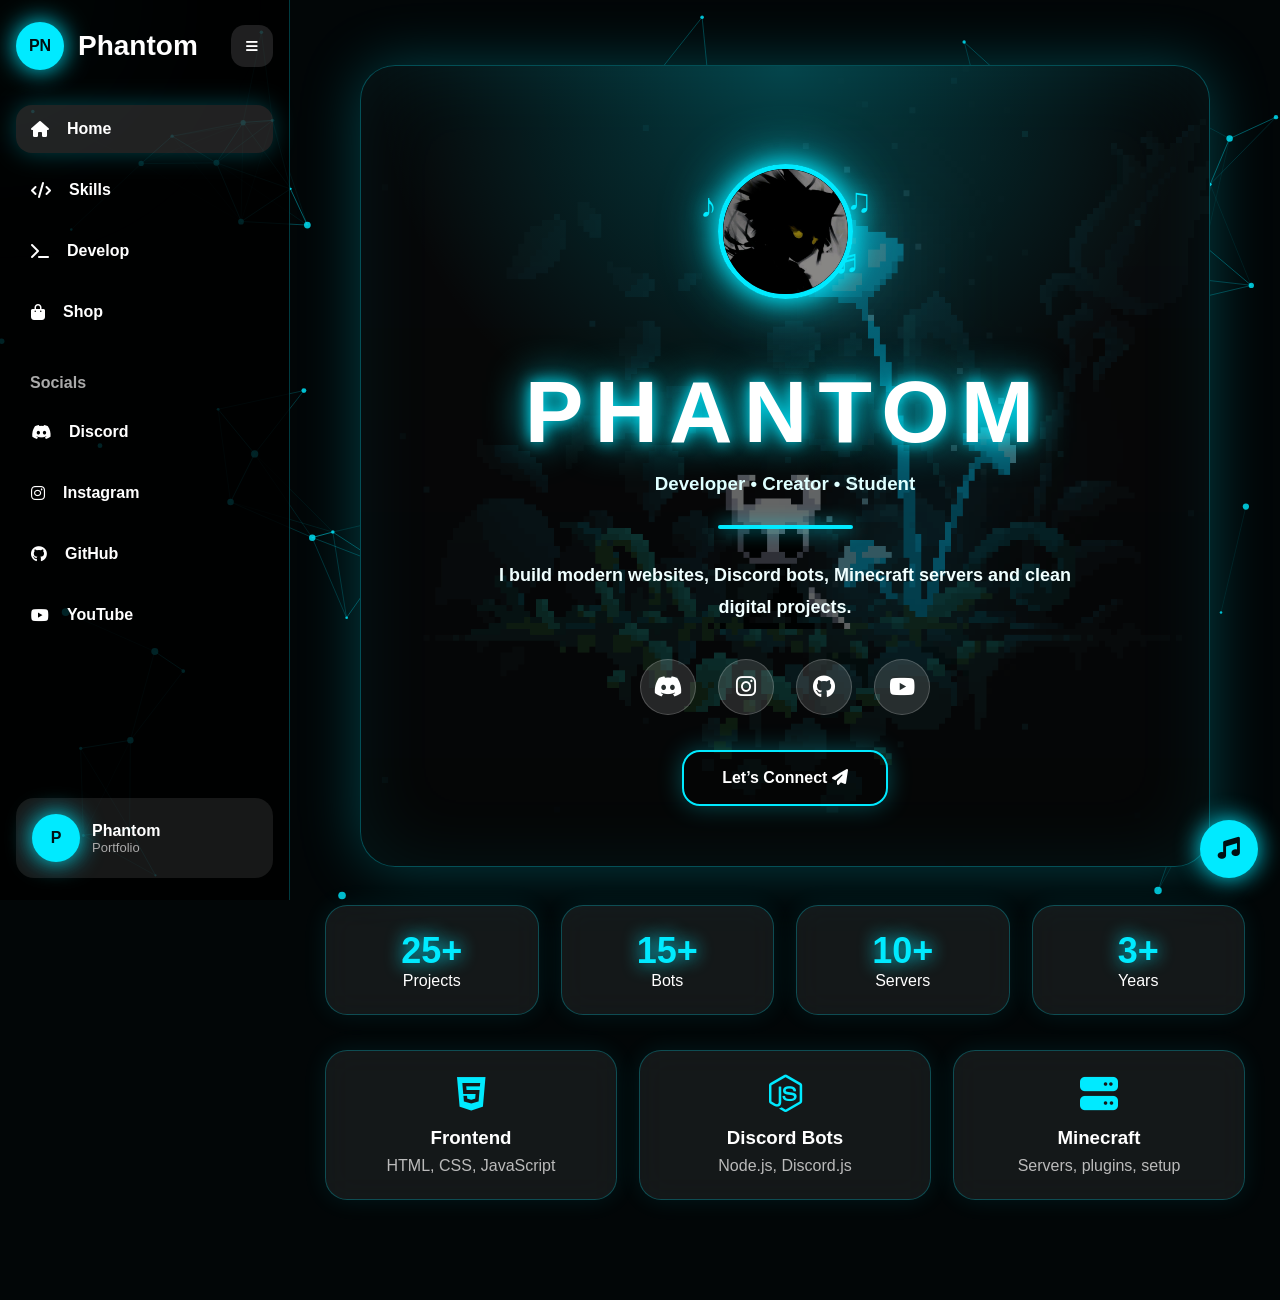
==== commit 71df610a: "improve sidebar and layout" ====
--- a/index.html
+++ b/index.html
@@ -22,7 +22,7 @@
 
   <nav>
     <a class="active" href="#"><i class="fa-solid fa-house"></i><span>Home</span></a>
-    <a href="#skill"><i class="fa-solid fa-code"></i><span>Skills</span></a>
+    <a href="#skills.html"><i class="fa-solid fa-code"></i><span>Skills</span></a>
     <a href="#develop"><i class="fa-solid fa-terminal"></i><span>Develop</span></a>
     <a href="#shop"><i class="fa-solid fa-bag-shopping"></i><span>Shop</span></a>
   </nav>
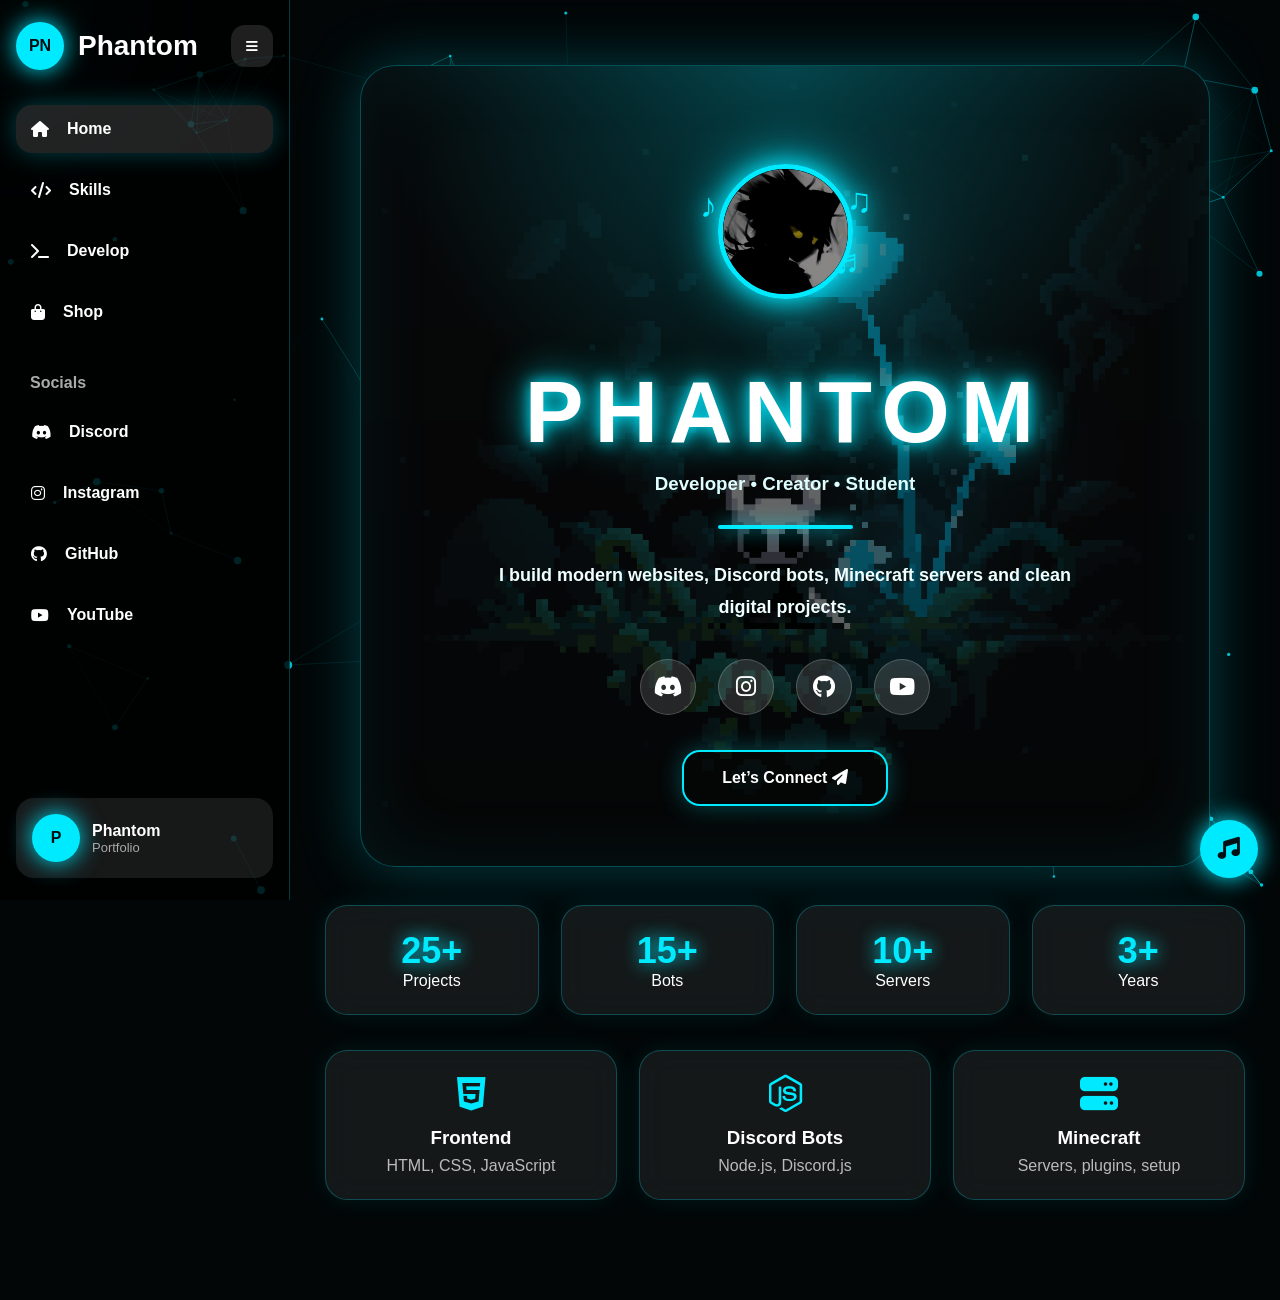
==== commit 8838d19c: "improve sidebar and layout" ====
--- a/index.html
+++ b/index.html
@@ -22,7 +22,7 @@
 
   <nav>
     <a class="active" href="#"><i class="fa-solid fa-house"></i><span>Home</span></a>
-    <a href="#skills.html"><i class="fa-solid fa-code"></i><span>Skills</span></a>
+    <a href="skills.html"><i class="fa-solid fa-code"></i><span>Skills</span></a>
     <a href="#develop"><i class="fa-solid fa-terminal"></i><span>Develop</span></a>
     <a href="#shop"><i class="fa-solid fa-bag-shopping"></i><span>Shop</span></a>
   </nav>
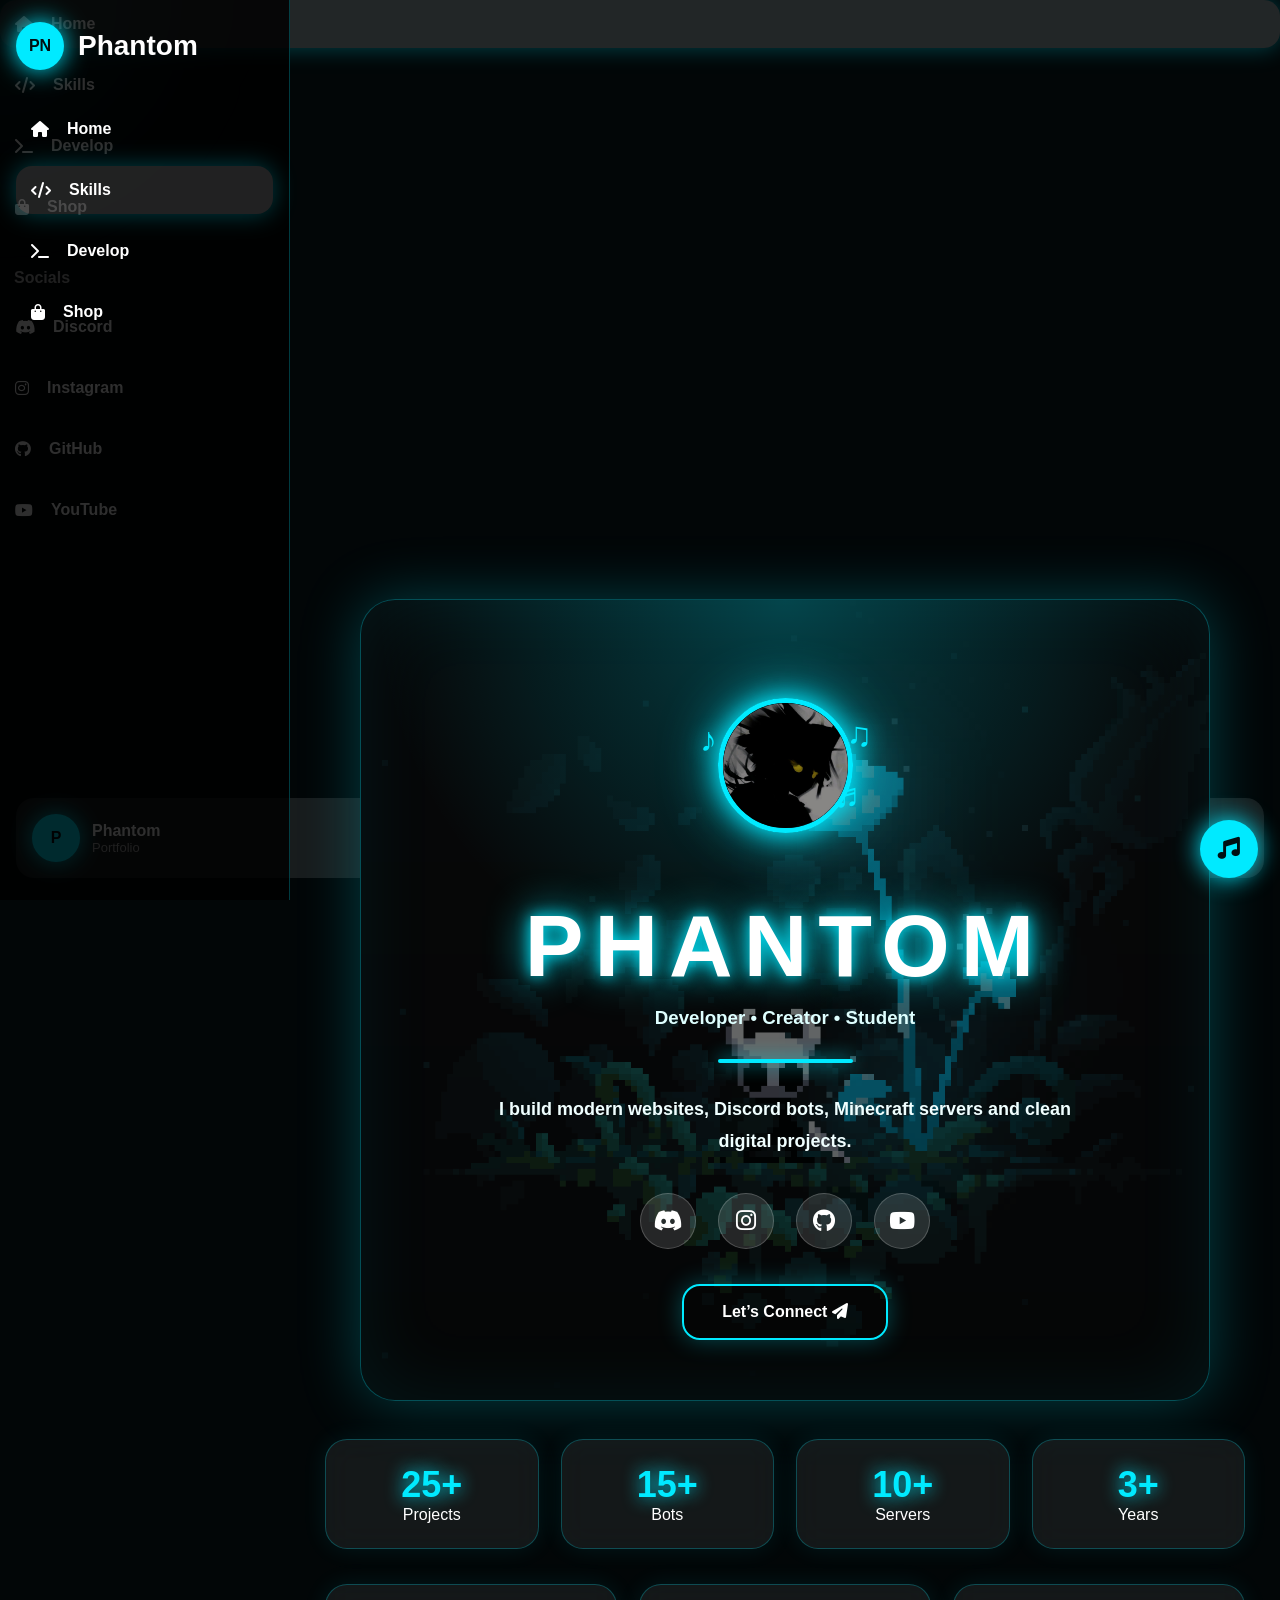
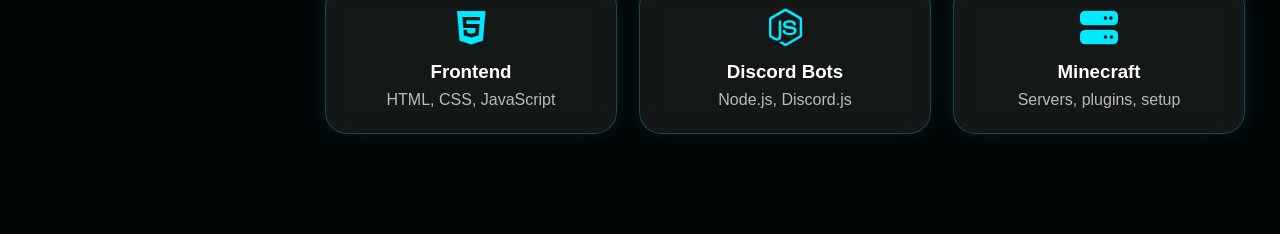
==== commit 1af2b31d: "improve sidebar and layout" ====
--- a/index.html
+++ b/index.html
@@ -17,8 +17,30 @@
   <div class="brand">
     <div class="logo">PN</div>
     <h2>Phantom</h2>
-    <button id="toggleBtn"><i class="fa-solid fa-bars"></i></button>
   </div>
+
+  <nav class="sidebar-nav">
+    <a href="index.html">
+      <i class="fa-solid fa-house"></i>
+      <span>Home</span>
+    </a>
+
+    <a class="active" href="skills.html">
+      <i class="fa-solid fa-code"></i>
+      <span>Skills</span>
+    </a>
+
+    <a href="develop.html">
+      <i class="fa-solid fa-terminal"></i>
+      <span>Develop</span>
+    </a>
+
+    <a href="shop.html">
+      <i class="fa-solid fa-bag-shopping"></i>
+      <span>Shop</span>
+    </a>
+  </nav>
+</aside>
 
   <nav>
     <a class="active" href="#"><i class="fa-solid fa-house"></i><span>Home</span></a>
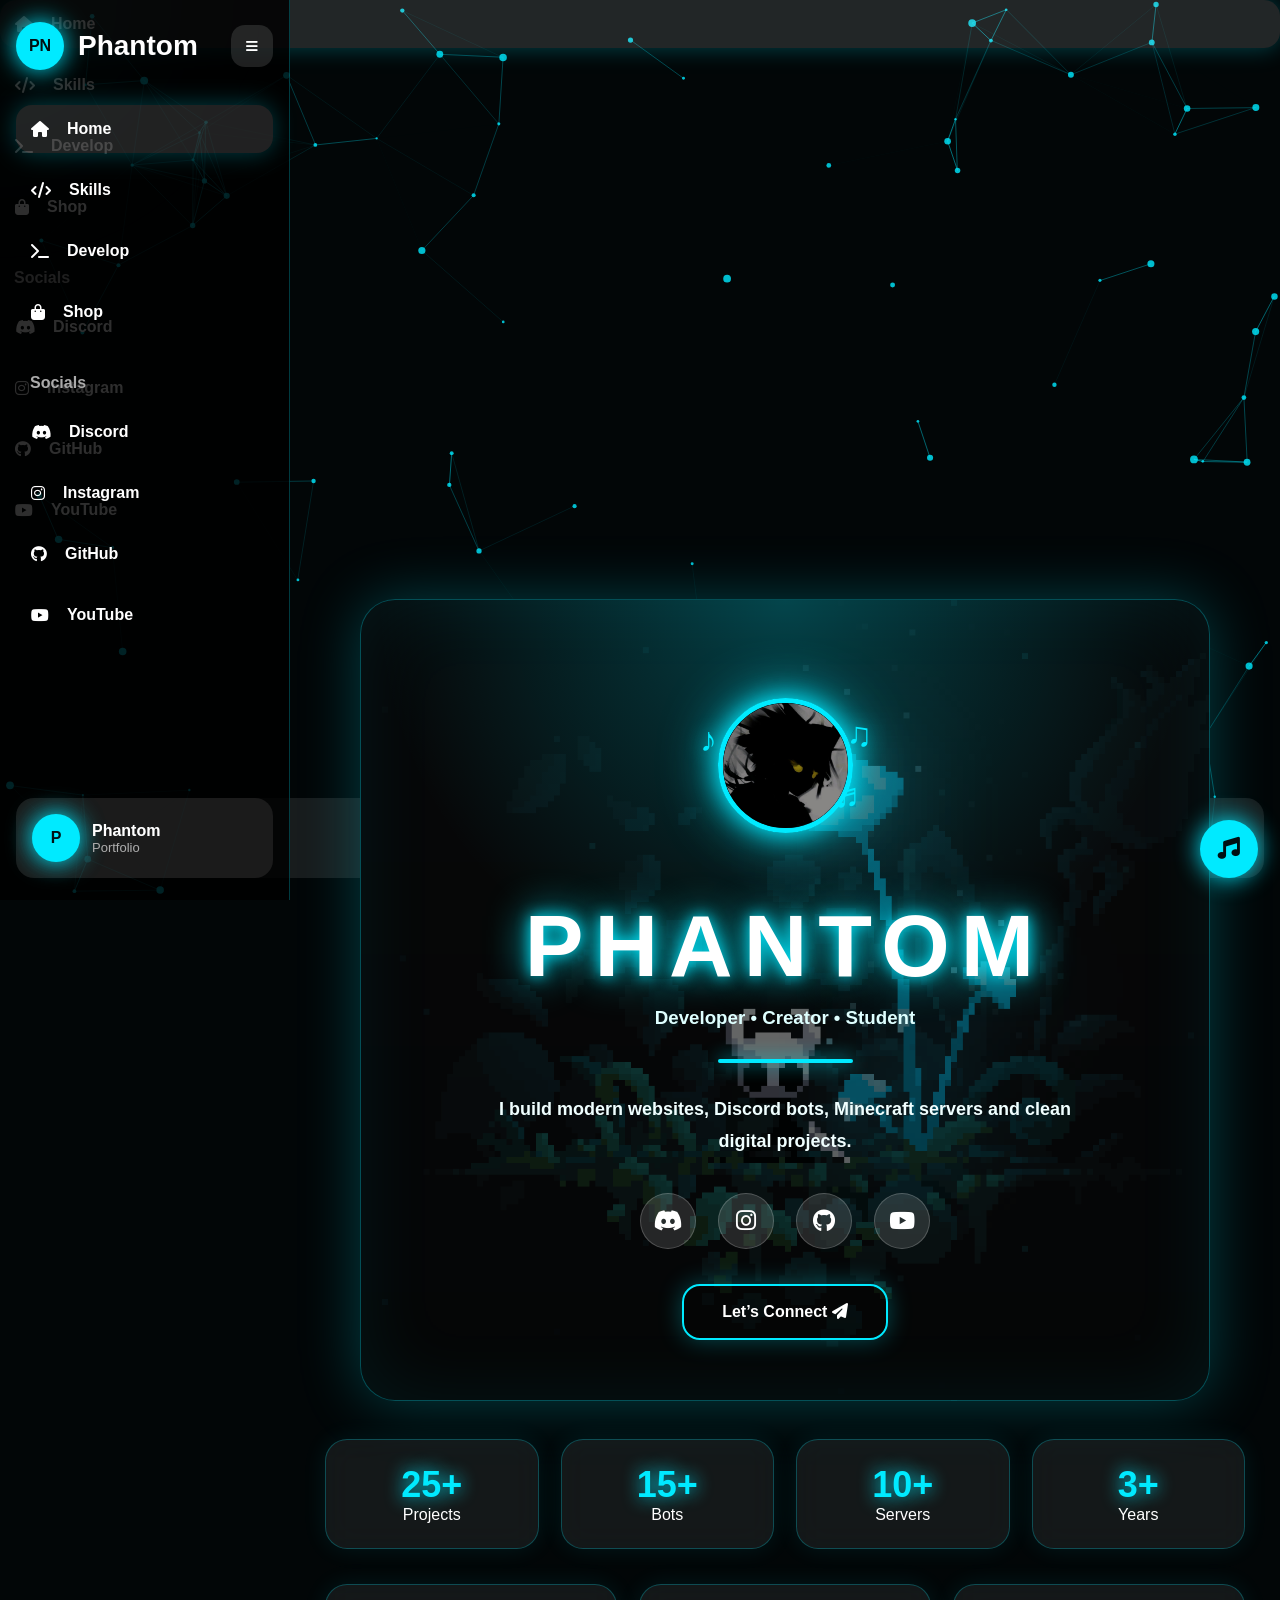
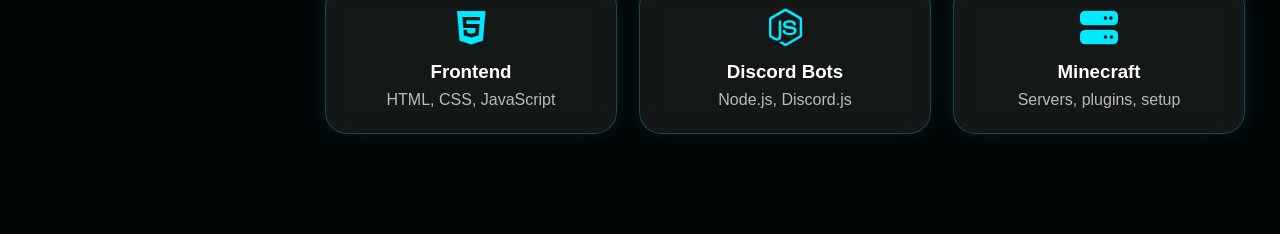
==== commit 1500827e: "improve sidebar and layout" ====
--- a/index.html
+++ b/index.html
@@ -17,15 +17,18 @@
   <div class="brand">
     <div class="logo">PN</div>
     <h2>Phantom</h2>
+    <button id="toggleBtn" type="button">
+      <i class="fa-solid fa-bars"></i>
+    </button>
   </div>
 
   <nav class="sidebar-nav">
-    <a href="index.html">
+    <a class="active" href="index.html">
       <i class="fa-solid fa-house"></i>
       <span>Home</span>
     </a>
 
-    <a class="active" href="skills.html">
+    <a href="skills.html">
       <i class="fa-solid fa-code"></i>
       <span>Skills</span>
     </a>
@@ -40,6 +43,38 @@
       <span>Shop</span>
     </a>
   </nav>
+
+  <p class="side-title">Socials</p>
+
+  <nav class="sidebar-nav socials-nav">
+    <a href="#">
+      <i class="fa-brands fa-discord"></i>
+      <span>Discord</span>
+    </a>
+
+    <a href="#">
+      <i class="fa-brands fa-instagram"></i>
+      <span>Instagram</span>
+    </a>
+
+    <a href="#">
+      <i class="fa-brands fa-github"></i>
+      <span>GitHub</span>
+    </a>
+
+    <a href="#">
+      <i class="fa-brands fa-youtube"></i>
+      <span>YouTube</span>
+    </a>
+  </nav>
+
+  <div class="profile-mini">
+    <div class="mini-logo">P</div>
+    <div>
+      <b>Phantom</b>
+      <p>Portfolio</p>
+    </div>
+  </div>
 </aside>
 
   <nav>
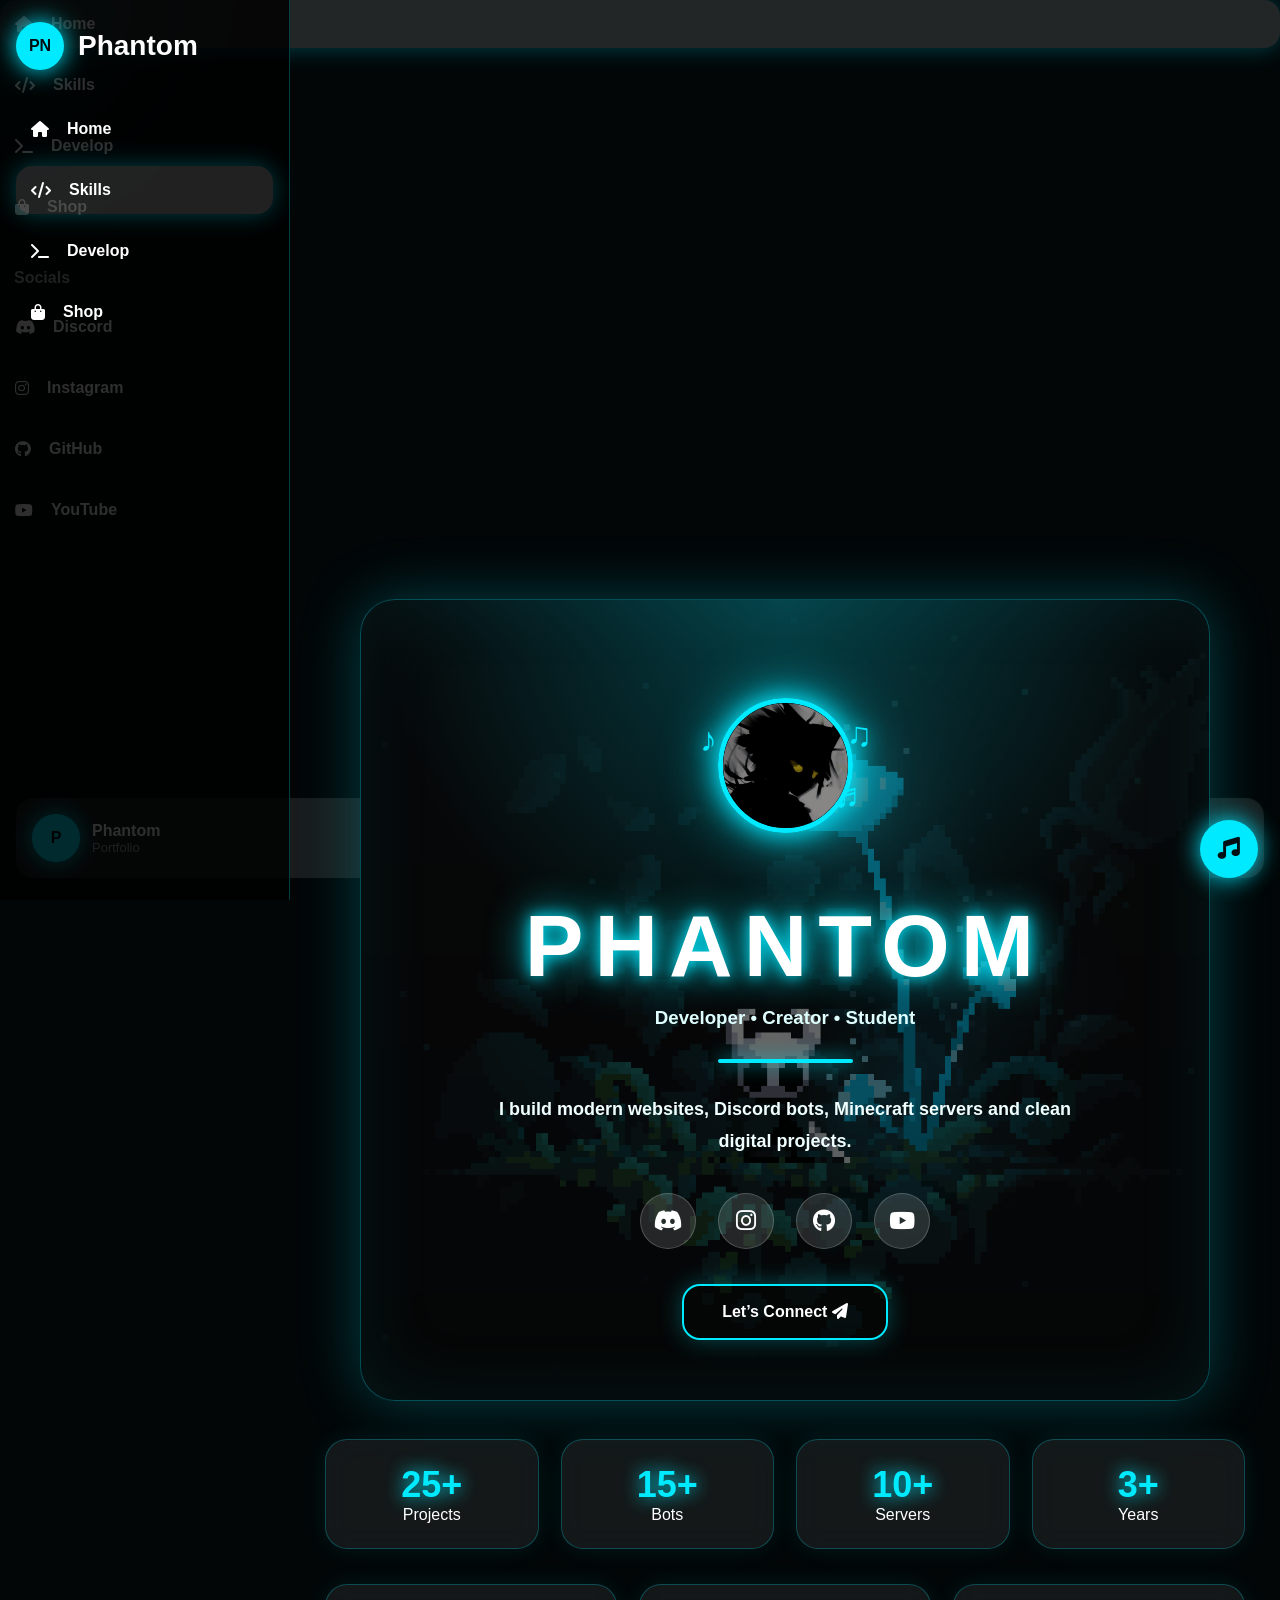
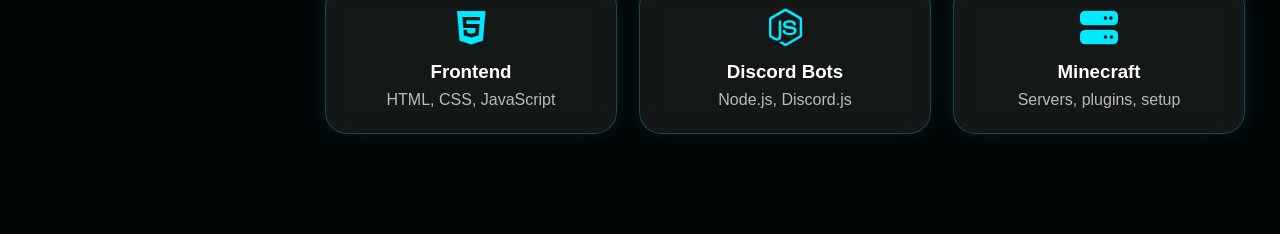
==== commit 9a0d30f9: "improve sidebar and layout" ====
--- a/index.html
+++ b/index.html
@@ -17,18 +17,15 @@
   <div class="brand">
     <div class="logo">PN</div>
     <h2>Phantom</h2>
-    <button id="toggleBtn" type="button">
-      <i class="fa-solid fa-bars"></i>
-    </button>
   </div>
 
   <nav class="sidebar-nav">
-    <a class="active" href="index.html">
+    <a href="index.html">
       <i class="fa-solid fa-house"></i>
       <span>Home</span>
     </a>
 
-    <a href="skills.html">
+    <a class="active" href="skills.html">
       <i class="fa-solid fa-code"></i>
       <span>Skills</span>
     </a>
@@ -43,38 +40,6 @@
       <span>Shop</span>
     </a>
   </nav>
-
-  <p class="side-title">Socials</p>
-
-  <nav class="sidebar-nav socials-nav">
-    <a href="#">
-      <i class="fa-brands fa-discord"></i>
-      <span>Discord</span>
-    </a>
-
-    <a href="#">
-      <i class="fa-brands fa-instagram"></i>
-      <span>Instagram</span>
-    </a>
-
-    <a href="#">
-      <i class="fa-brands fa-github"></i>
-      <span>GitHub</span>
-    </a>
-
-    <a href="#">
-      <i class="fa-brands fa-youtube"></i>
-      <span>YouTube</span>
-    </a>
-  </nav>
-
-  <div class="profile-mini">
-    <div class="mini-logo">P</div>
-    <div>
-      <b>Phantom</b>
-      <p>Portfolio</p>
-    </div>
-  </div>
 </aside>
 
   <nav>
